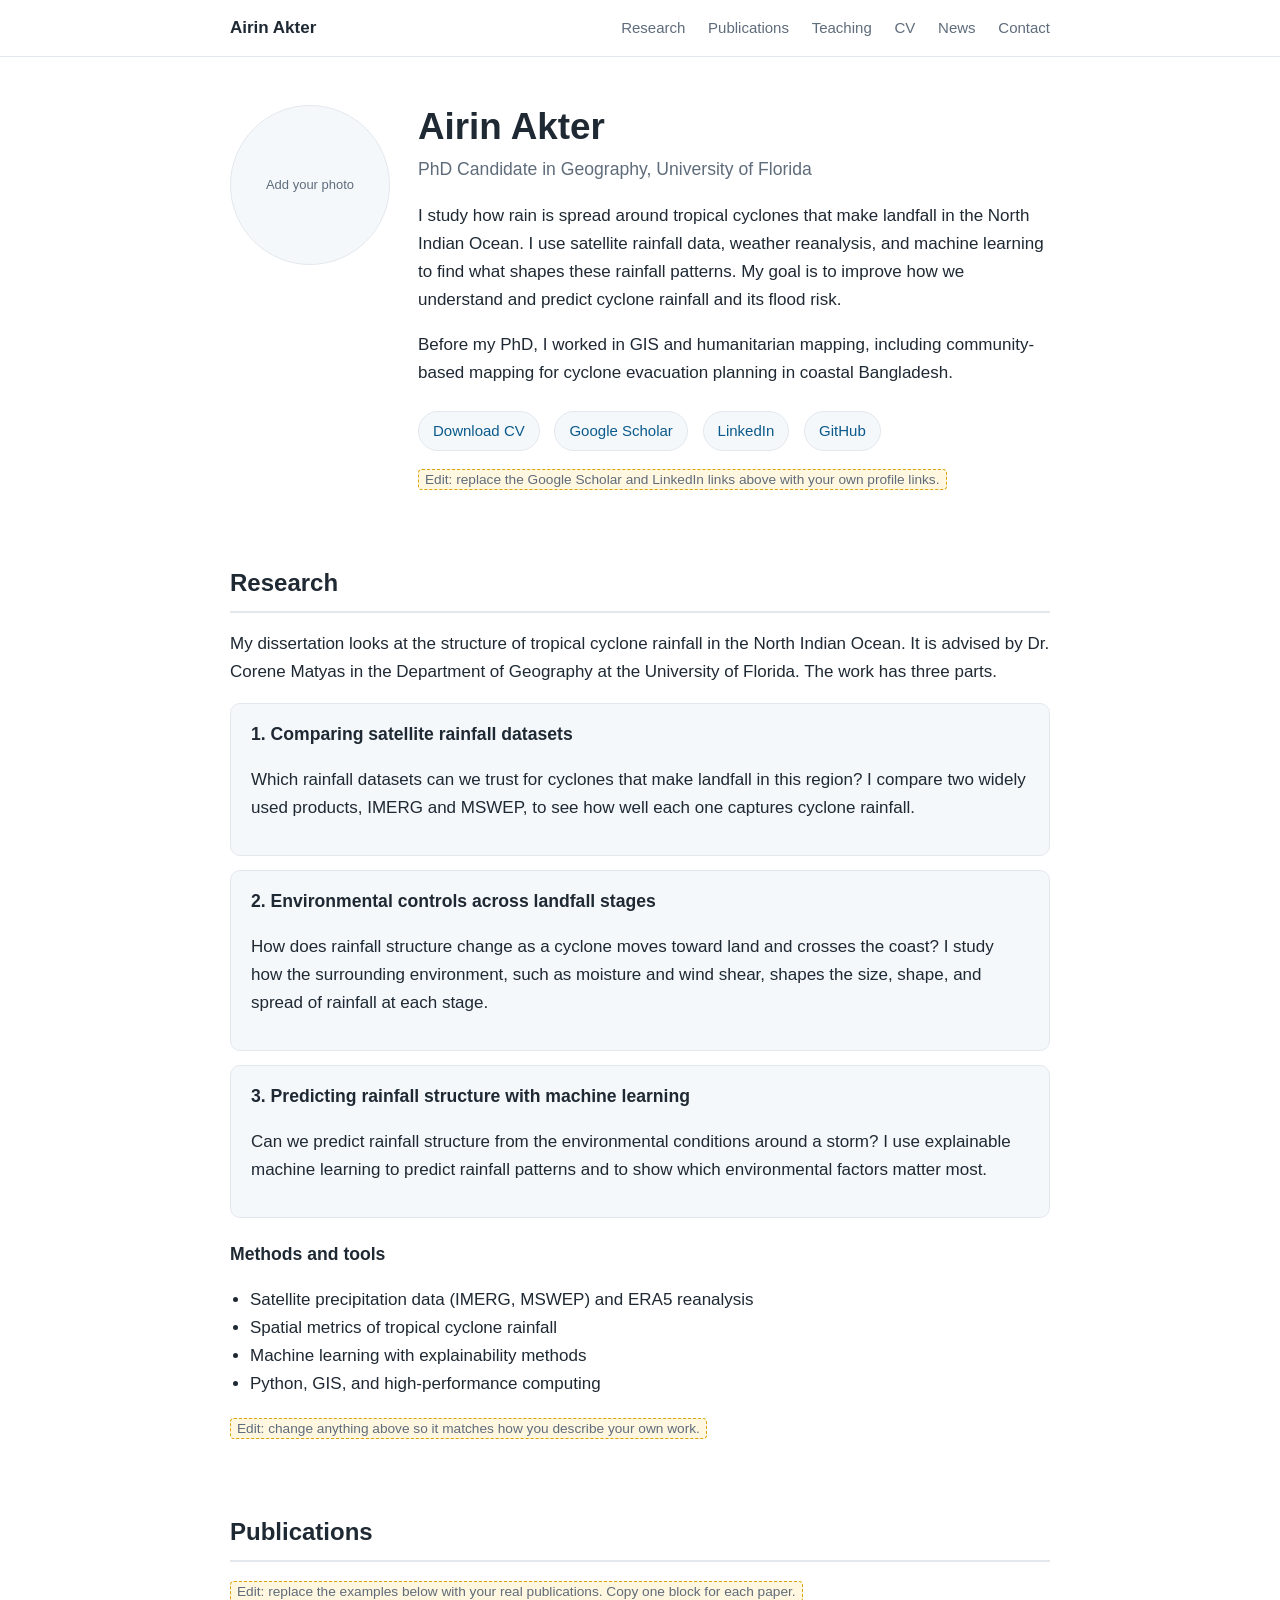
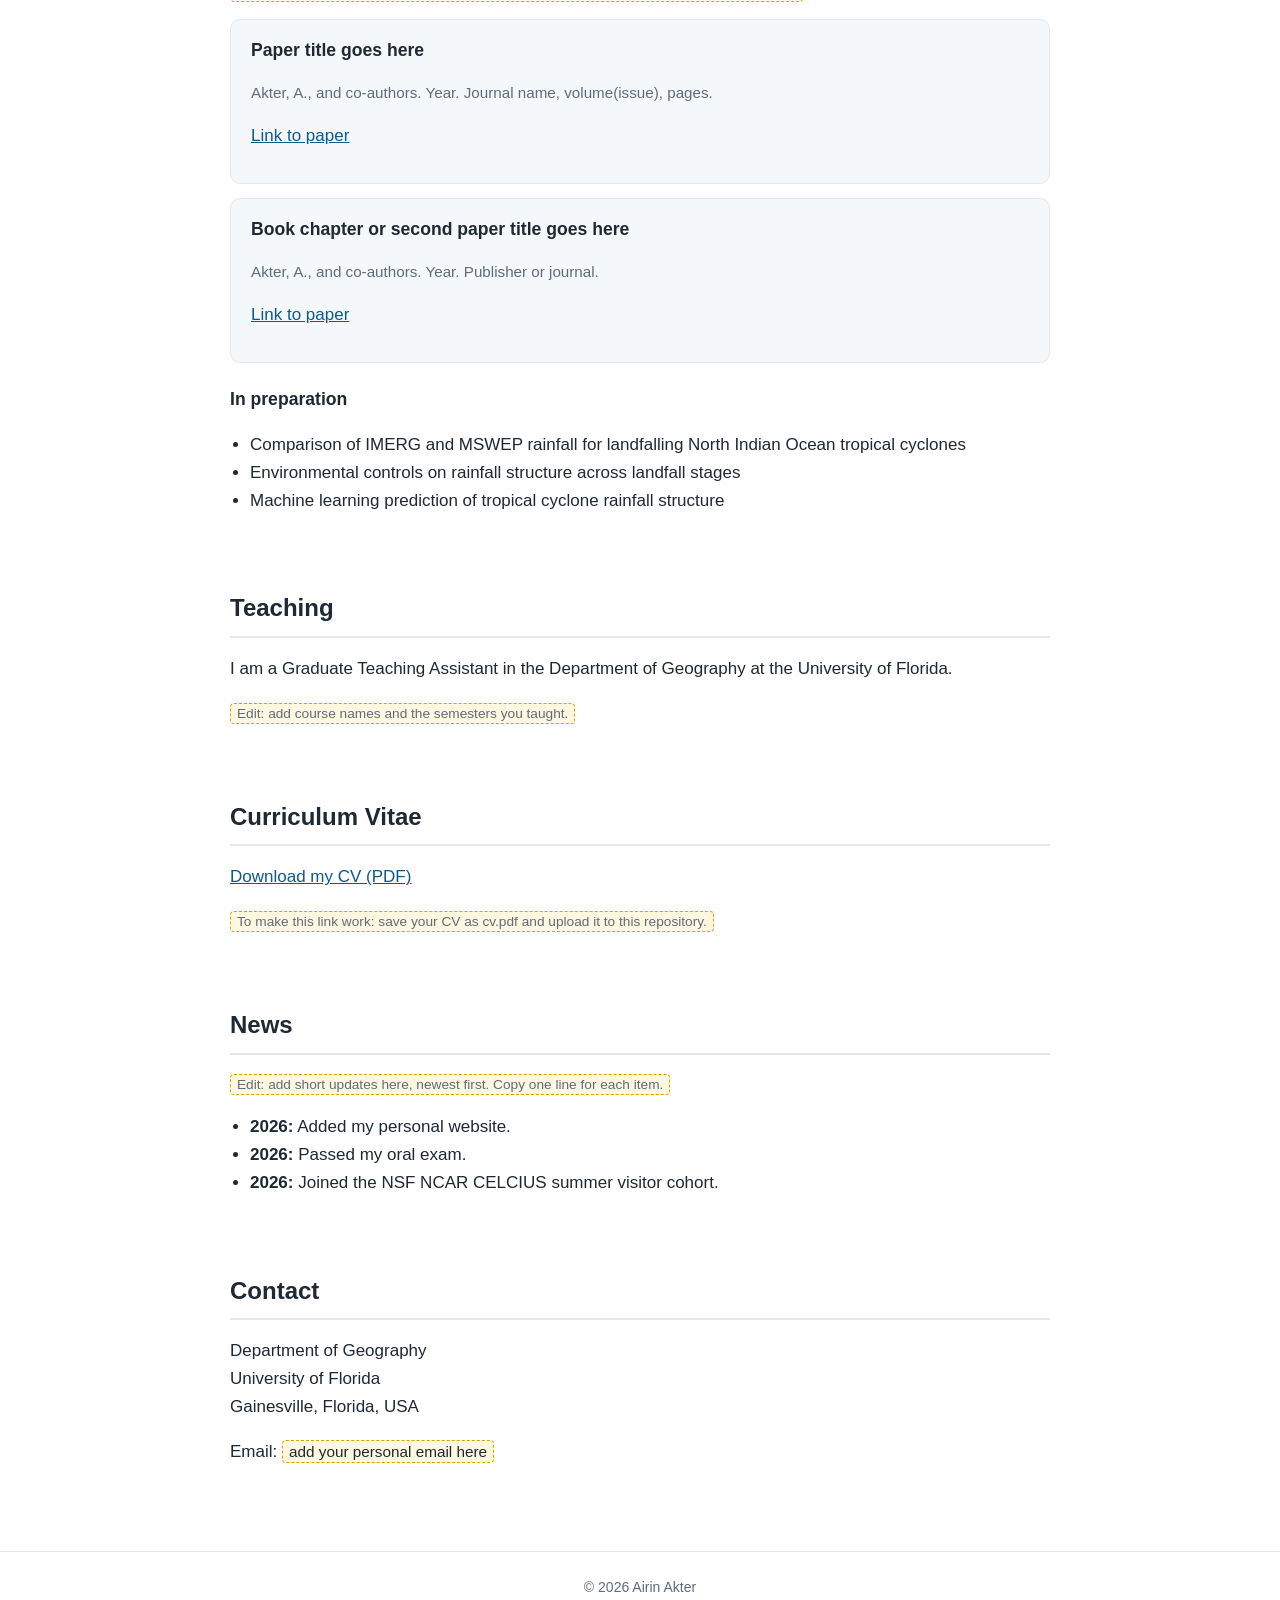
==== index.html @ 4c19064e "Add files via upload" ====
<!doctype html>
<html lang="en">
<head>
<meta charset="utf-8">
<meta name="viewport" content="width=device-width, initial-scale=1">
<title>Airin Akter | Tropical Cyclone Rainfall Research</title>
<meta name="description" content="Airin Akter is a PhD candidate in Geography at the University of Florida studying tropical cyclone rainfall in the North Indian Ocean.">
<style>
  :root {
    --bg: #ffffff;
    --text: #1f2933;
    --muted: #5f6c7b;
    --accent: #0b5a8c;
    --line: #e3e8ee;
    --soft: #f5f8fb;
  }
  * { box-sizing: border-box; }
  html { scroll-behavior: smooth; }
  body {
    margin: 0;
    font-family: -apple-system, BlinkMacSystemFont, "Segoe UI", Roboto, Helvetica, Arial, sans-serif;
    color: var(--text);
    background: var(--bg);
    line-height: 1.65;
    font-size: 17px;
  }
  a { color: var(--accent); }
  header.nav {
    position: sticky; top: 0; z-index: 10;
    background: rgba(255,255,255,0.95);
    border-bottom: 1px solid var(--line);
  }
  .nav-inner {
    max-width: 860px; margin: 0 auto; padding: 14px 20px;
    display: flex; flex-wrap: wrap; align-items: center; justify-content: space-between; gap: 10px;
  }
  .brand { font-weight: 700; color: var(--text); text-decoration: none; }
  nav a {
    margin-left: 18px; text-decoration: none; color: var(--muted); font-size: 15px;
  }
  nav a:hover { color: var(--accent); }
  main { max-width: 860px; margin: 0 auto; padding: 0 20px 60px; }
  section { padding: 48px 0 8px; }
  h1 { font-size: 2.3rem; margin: 0 0 6px; line-height: 1.2; }
  h2 {
    font-size: 1.5rem; margin: 0 0 16px;
    padding-bottom: 8px; border-bottom: 2px solid var(--line);
  }
  h3 { font-size: 1.1rem; margin: 22px 0 4px; }
  .tagline { color: var(--muted); font-size: 1.1rem; margin: 0 0 18px; }
  .hero { display: flex; gap: 28px; align-items: flex-start; flex-wrap: wrap; }
  .photo {
    width: 160px; height: 160px; border-radius: 50%;
    background: var(--soft); border: 1px solid var(--line);
    display: flex; align-items: center; justify-content: center;
    color: var(--muted); font-size: 13px; text-align: center; padding: 12px;
    flex-shrink: 0; overflow: hidden;
  }
  .photo img { width: 100%; height: 100%; object-fit: cover; }
  .hero-text { flex: 1; min-width: 260px; }
  .links a {
    display: inline-block; margin: 6px 10px 0 0; padding: 7px 14px;
    border: 1px solid var(--line); border-radius: 999px;
    text-decoration: none; font-size: 15px; background: var(--soft);
  }
  .links a:hover { border-color: var(--accent); }
  .card {
    background: var(--soft); border: 1px solid var(--line);
    border-radius: 10px; padding: 16px 20px; margin: 14px 0;
  }
  .card h3 { margin-top: 0; }
  .meta { color: var(--muted); font-size: 0.95rem; }
  .edit {
    background: #fff7e0; border: 1px dashed #d9a400;
    padding: 2px 6px; border-radius: 4px; font-size: 0.9em;
  }
  ul { padding-left: 20px; }
  footer {
    border-top: 1px solid var(--line); text-align: center;
    color: var(--muted); font-size: 14px; padding: 24px 20px;
  }
  @media (max-width: 560px) {
    h1 { font-size: 1.8rem; }
    nav a { margin-left: 12px; font-size: 14px; }
  }
</style>
</head>
<body>

<header class="nav">
  <div class="nav-inner">
    <a class="brand" href="#home">Airin Akter</a>
    <nav>
      <a href="#research">Research</a>
      <a href="#publications">Publications</a>
      <a href="#teaching">Teaching</a>
      <a href="#cv">CV</a>
      <a href="#news">News</a>
      <a href="#contact">Contact</a>
    </nav>
  </div>
</header>

<main>

<!-- HOME -->
<section id="home">
  <div class="hero">
    <div class="photo">
      <!-- To add your photo: upload photo.jpg to this repository, then replace this text with: <img src="photo.jpg" alt="Airin Akter"> -->
      Add your photo
    </div>
    <div class="hero-text">
      <h1>Airin Akter</h1>
      <p class="tagline">PhD Candidate in Geography, University of Florida</p>
      <p>
        I study how rain is spread around tropical cyclones that make landfall in the North Indian Ocean.
        I use satellite rainfall data, weather reanalysis, and machine learning to find what shapes
        these rainfall patterns. My goal is to improve how we understand and predict
        cyclone rainfall and its flood risk.
      </p>
      <p>
        Before my PhD, I worked in GIS and humanitarian mapping, including community-based
        mapping for cyclone evacuation planning in coastal Bangladesh.
      </p>
      <div class="links">
        <a href="#cv">Download CV</a>
        <a href="https://scholar.google.com/" target="_blank" rel="noopener">Google Scholar</a>
        <a href="https://www.linkedin.com/" target="_blank" rel="noopener">LinkedIn</a>
        <a href="https://github.com/akterairin" target="_blank" rel="noopener">GitHub</a>
      </div>
      <p class="meta"><span class="edit">Edit: replace the Google Scholar and LinkedIn links above with your own profile links.</span></p>
    </div>
  </div>
</section>

<!-- RESEARCH -->
<section id="research">
  <h2>Research</h2>
  <p>
    My dissertation looks at the structure of tropical cyclone rainfall in the North Indian Ocean.
    It is advised by Dr. Corene Matyas in the Department of Geography at the University of Florida.
    The work has three parts.
  </p>

  <div class="card">
    <h3>1. Comparing satellite rainfall datasets</h3>
    <p>
      Which rainfall datasets can we trust for cyclones that make landfall in this region?
      I compare two widely used products, IMERG and MSWEP, to see how well each one captures
      cyclone rainfall.
    </p>
  </div>

  <div class="card">
    <h3>2. Environmental controls across landfall stages</h3>
    <p>
      How does rainfall structure change as a cyclone moves toward land and crosses the coast?
      I study how the surrounding environment, such as moisture and wind shear, shapes the size,
      shape, and spread of rainfall at each stage.
    </p>
  </div>

  <div class="card">
    <h3>3. Predicting rainfall structure with machine learning</h3>
    <p>
      Can we predict rainfall structure from the environmental conditions around a storm?
      I use explainable machine learning to predict rainfall patterns and to show which
      environmental factors matter most.
    </p>
  </div>

  <h3>Methods and tools</h3>
  <ul>
    <li>Satellite precipitation data (IMERG, MSWEP) and ERA5 reanalysis</li>
    <li>Spatial metrics of tropical cyclone rainfall</li>
    <li>Machine learning with explainability methods</li>
    <li>Python, GIS, and high-performance computing</li>
  </ul>
  <p class="meta"><span class="edit">Edit: change anything above so it matches how you describe your own work.</span></p>
</section>

<!-- PUBLICATIONS -->
<section id="publications">
  <h2>Publications</h2>
  <p class="meta"><span class="edit">Edit: replace the examples below with your real publications. Copy one block for each paper.</span></p>

  <div class="card">
    <h3>Paper title goes here</h3>
    <p class="meta">Akter, A., and co-authors. Year. Journal name, volume(issue), pages.</p>
    <p><a href="#">Link to paper</a></p>
  </div>

  <div class="card">
    <h3>Book chapter or second paper title goes here</h3>
    <p class="meta">Akter, A., and co-authors. Year. Publisher or journal.</p>
    <p><a href="#">Link to paper</a></p>
  </div>

  <h3>In preparation</h3>
  <ul>
    <li>Comparison of IMERG and MSWEP rainfall for landfalling North Indian Ocean tropical cyclones</li>
    <li>Environmental controls on rainfall structure across landfall stages</li>
    <li>Machine learning prediction of tropical cyclone rainfall structure</li>
  </ul>
</section>

<!-- TEACHING -->
<section id="teaching">
  <h2>Teaching</h2>
  <p>
    I am a Graduate Teaching Assistant in the Department of Geography at the University of Florida.
  </p>
  <p class="meta"><span class="edit">Edit: add course names and the semesters you taught.</span></p>
</section>

<!-- CV -->
<section id="cv">
  <h2>Curriculum Vitae</h2>
  <p>
    <a href="cv.pdf">Download my CV (PDF)</a>
  </p>
  <p class="meta"><span class="edit">To make this link work: save your CV as cv.pdf and upload it to this repository.</span></p>
</section>

<!-- NEWS -->
<section id="news">
  <h2>News</h2>
  <p class="meta"><span class="edit">Edit: add short updates here, newest first. Copy one line for each item.</span></p>
  <ul>
    <li><strong>2026:</strong> Added my personal website.</li>
    <li><strong>2026:</strong> Passed my oral exam.</li>
    <li><strong>2026:</strong> Joined the NSF NCAR CELCIUS summer visitor cohort.</li>
  </ul>
</section>

<!-- CONTACT -->
<section id="contact">
  <h2>Contact</h2>
  <p>
    Department of Geography<br>
    University of Florida<br>
    Gainesville, Florida, USA
  </p>
  <p>
    Email: <span class="edit">add your personal email here</span>
  </p>
</section>

</main>

<footer>
  &copy; 2026 Airin Akter
</footer>

</body>
</html>
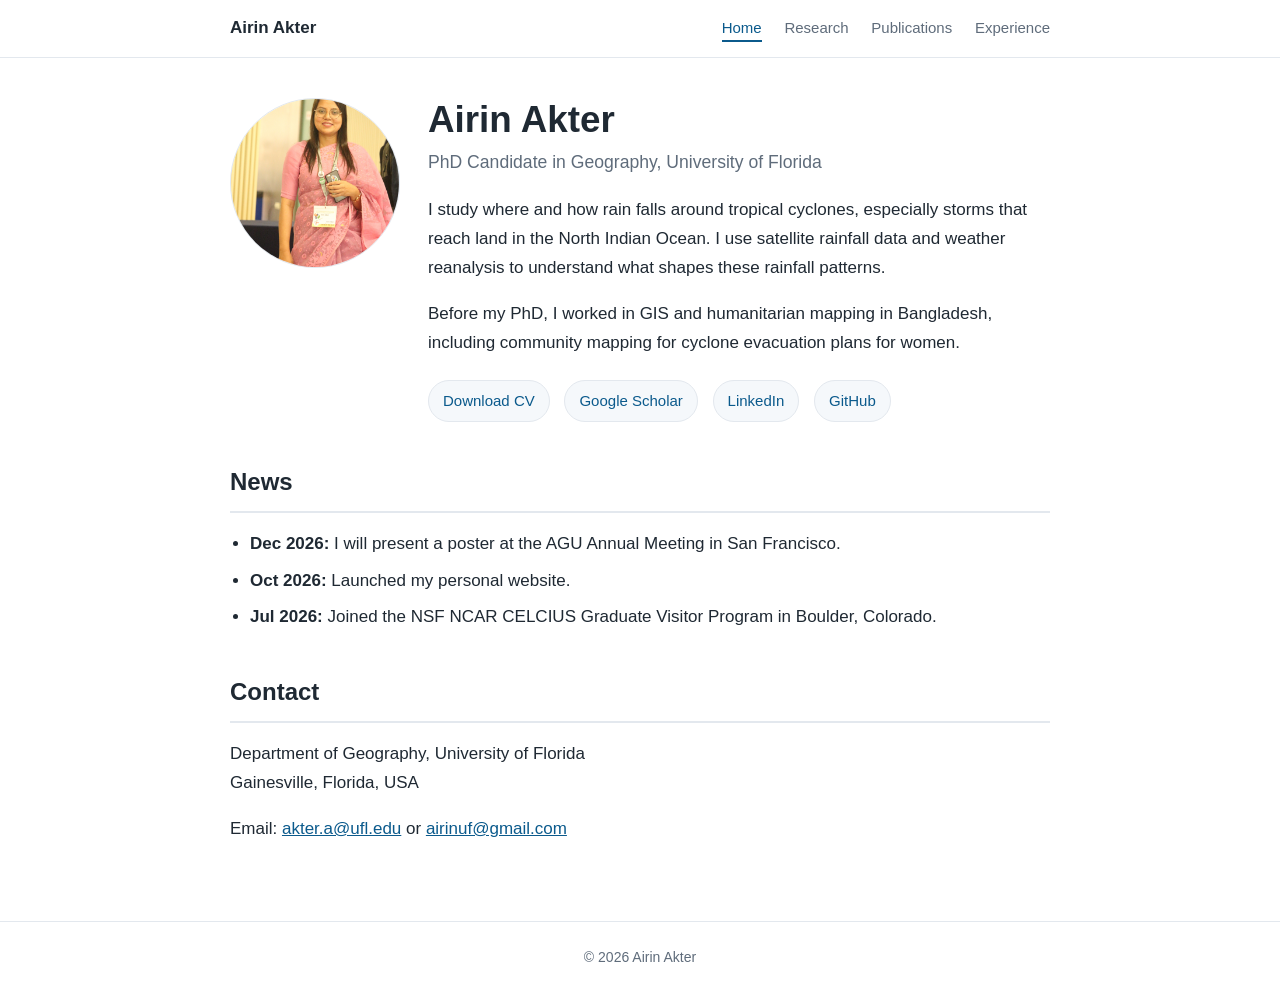
==== commit ae41c48c: "Add files via upload" ====
--- a/index.html
+++ b/index.html
@@ -4,254 +4,70 @@
 <meta charset="utf-8">
 <meta name="viewport" content="width=device-width, initial-scale=1">
 <title>Airin Akter | Tropical Cyclone Rainfall Research</title>
-<meta name="description" content="Airin Akter is a PhD candidate in Geography at the University of Florida studying tropical cyclone rainfall in the North Indian Ocean.">
-<style>
-  :root {
-    --bg: #ffffff;
-    --text: #1f2933;
-    --muted: #5f6c7b;
-    --accent: #0b5a8c;
-    --line: #e3e8ee;
-    --soft: #f5f8fb;
-  }
-  * { box-sizing: border-box; }
-  html { scroll-behavior: smooth; }
-  body {
-    margin: 0;
-    font-family: -apple-system, BlinkMacSystemFont, "Segoe UI", Roboto, Helvetica, Arial, sans-serif;
-    color: var(--text);
-    background: var(--bg);
-    line-height: 1.65;
-    font-size: 17px;
-  }
-  a { color: var(--accent); }
-  header.nav {
-    position: sticky; top: 0; z-index: 10;
-    background: rgba(255,255,255,0.95);
-    border-bottom: 1px solid var(--line);
-  }
-  .nav-inner {
-    max-width: 860px; margin: 0 auto; padding: 14px 20px;
-    display: flex; flex-wrap: wrap; align-items: center; justify-content: space-between; gap: 10px;
-  }
-  .brand { font-weight: 700; color: var(--text); text-decoration: none; }
-  nav a {
-    margin-left: 18px; text-decoration: none; color: var(--muted); font-size: 15px;
-  }
-  nav a:hover { color: var(--accent); }
-  main { max-width: 860px; margin: 0 auto; padding: 0 20px 60px; }
-  section { padding: 48px 0 8px; }
-  h1 { font-size: 2.3rem; margin: 0 0 6px; line-height: 1.2; }
-  h2 {
-    font-size: 1.5rem; margin: 0 0 16px;
-    padding-bottom: 8px; border-bottom: 2px solid var(--line);
-  }
-  h3 { font-size: 1.1rem; margin: 22px 0 4px; }
-  .tagline { color: var(--muted); font-size: 1.1rem; margin: 0 0 18px; }
-  .hero { display: flex; gap: 28px; align-items: flex-start; flex-wrap: wrap; }
-  .photo {
-    width: 160px; height: 160px; border-radius: 50%;
-    background: var(--soft); border: 1px solid var(--line);
-    display: flex; align-items: center; justify-content: center;
-    color: var(--muted); font-size: 13px; text-align: center; padding: 12px;
-    flex-shrink: 0; overflow: hidden;
-  }
-  .photo img { width: 100%; height: 100%; object-fit: cover; }
-  .hero-text { flex: 1; min-width: 260px; }
-  .links a {
-    display: inline-block; margin: 6px 10px 0 0; padding: 7px 14px;
-    border: 1px solid var(--line); border-radius: 999px;
-    text-decoration: none; font-size: 15px; background: var(--soft);
-  }
-  .links a:hover { border-color: var(--accent); }
-  .card {
-    background: var(--soft); border: 1px solid var(--line);
-    border-radius: 10px; padding: 16px 20px; margin: 14px 0;
-  }
-  .card h3 { margin-top: 0; }
-  .meta { color: var(--muted); font-size: 0.95rem; }
-  .edit {
-    background: #fff7e0; border: 1px dashed #d9a400;
-    padding: 2px 6px; border-radius: 4px; font-size: 0.9em;
-  }
-  ul { padding-left: 20px; }
-  footer {
-    border-top: 1px solid var(--line); text-align: center;
-    color: var(--muted); font-size: 14px; padding: 24px 20px;
-  }
-  @media (max-width: 560px) {
-    h1 { font-size: 1.8rem; }
-    nav a { margin-left: 12px; font-size: 14px; }
-  }
-</style>
+<meta name="description" content="Airin Akter is a PhD candidate in Geography at the University of Florida studying rainfall patterns of tropical cyclones.">
+<link rel="stylesheet" href="style.css">
 </head>
 <body>
 
 <header class="nav">
   <div class="nav-inner">
-    <a class="brand" href="#home">Airin Akter</a>
+    <a class="brand" href="index.html">Airin Akter</a>
     <nav>
-      <a href="#research">Research</a>
-      <a href="#publications">Publications</a>
-      <a href="#teaching">Teaching</a>
-      <a href="#cv">CV</a>
-      <a href="#news">News</a>
-      <a href="#contact">Contact</a>
+      <a class="current" href="index.html">Home</a>
+      <a href="research.html">Research</a>
+      <a href="publications.html">Publications</a>
+      <a href="experience.html">Experience</a>
     </nav>
   </div>
 </header>
 
 <main>
 
-<!-- HOME -->
-<section id="home">
   <div class="hero">
     <div class="photo">
-      <!-- To add your photo: upload photo.jpg to this repository, then replace this text with: <img src="photo.jpg" alt="Airin Akter"> -->
       Add your photo
+      <img src="photo.jpg" alt="Airin Akter" onerror="this.style.display='none'">
     </div>
     <div class="hero-text">
       <h1>Airin Akter</h1>
       <p class="tagline">PhD Candidate in Geography, University of Florida</p>
       <p>
-        I study how rain is spread around tropical cyclones that make landfall in the North Indian Ocean.
-        I use satellite rainfall data, weather reanalysis, and machine learning to find what shapes
-        these rainfall patterns. My goal is to improve how we understand and predict
-        cyclone rainfall and its flood risk.
+        I study where and how rain falls around tropical cyclones, especially storms
+        that reach land in the North Indian Ocean. I use satellite rainfall data and
+        weather reanalysis to understand what shapes these rainfall patterns.
       </p>
       <p>
-        Before my PhD, I worked in GIS and humanitarian mapping, including community-based
-        mapping for cyclone evacuation planning in coastal Bangladesh.
+        Before my PhD, I worked in GIS and humanitarian mapping in Bangladesh, including
+        community mapping for cyclone evacuation plans for women.
       </p>
       <div class="links">
-        <a href="#cv">Download CV</a>
+        <a href="cv.pdf">Download CV</a>
         <a href="https://scholar.google.com/" target="_blank" rel="noopener">Google Scholar</a>
         <a href="https://www.linkedin.com/" target="_blank" rel="noopener">LinkedIn</a>
         <a href="https://github.com/akterairin" target="_blank" rel="noopener">GitHub</a>
       </div>
-      <p class="meta"><span class="edit">Edit: replace the Google Scholar and LinkedIn links above with your own profile links.</span></p>
     </div>
   </div>
-</section>
 
-<!-- RESEARCH -->
-<section id="research">
-  <h2>Research</h2>
-  <p>
-    My dissertation looks at the structure of tropical cyclone rainfall in the North Indian Ocean.
-    It is advised by Dr. Corene Matyas in the Department of Geography at the University of Florida.
-    The work has three parts.
-  </p>
+  <h2>News</h2>
+  <ul>
+    <li><strong>Dec 2026:</strong> I will present a poster at the AGU Annual Meeting in San Francisco.</li>
+    <li><strong>Oct 2026:</strong> Launched my personal website.</li>
+    <li><strong>Jul 2026:</strong> Joined the NSF NCAR CELCIUS Graduate Visitor Program in Boulder, Colorado.</li>
+  </ul>
 
-  <div class="card">
-    <h3>1. Comparing satellite rainfall datasets</h3>
-    <p>
-      Which rainfall datasets can we trust for cyclones that make landfall in this region?
-      I compare two widely used products, IMERG and MSWEP, to see how well each one captures
-      cyclone rainfall.
-    </p>
-  </div>
-
-  <div class="card">
-    <h3>2. Environmental controls across landfall stages</h3>
-    <p>
-      How does rainfall structure change as a cyclone moves toward land and crosses the coast?
-      I study how the surrounding environment, such as moisture and wind shear, shapes the size,
-      shape, and spread of rainfall at each stage.
-    </p>
-  </div>
-
-  <div class="card">
-    <h3>3. Predicting rainfall structure with machine learning</h3>
-    <p>
-      Can we predict rainfall structure from the environmental conditions around a storm?
-      I use explainable machine learning to predict rainfall patterns and to show which
-      environmental factors matter most.
-    </p>
-  </div>
-
-  <h3>Methods and tools</h3>
-  <ul>
-    <li>Satellite precipitation data (IMERG, MSWEP) and ERA5 reanalysis</li>
-    <li>Spatial metrics of tropical cyclone rainfall</li>
-    <li>Machine learning with explainability methods</li>
-    <li>Python, GIS, and high-performance computing</li>
-  </ul>
-  <p class="meta"><span class="edit">Edit: change anything above so it matches how you describe your own work.</span></p>
-</section>
-
-<!-- PUBLICATIONS -->
-<section id="publications">
-  <h2>Publications</h2>
-  <p class="meta"><span class="edit">Edit: replace the examples below with your real publications. Copy one block for each paper.</span></p>
-
-  <div class="card">
-    <h3>Paper title goes here</h3>
-    <p class="meta">Akter, A., and co-authors. Year. Journal name, volume(issue), pages.</p>
-    <p><a href="#">Link to paper</a></p>
-  </div>
-
-  <div class="card">
-    <h3>Book chapter or second paper title goes here</h3>
-    <p class="meta">Akter, A., and co-authors. Year. Publisher or journal.</p>
-    <p><a href="#">Link to paper</a></p>
-  </div>
-
-  <h3>In preparation</h3>
-  <ul>
-    <li>Comparison of IMERG and MSWEP rainfall for landfalling North Indian Ocean tropical cyclones</li>
-    <li>Environmental controls on rainfall structure across landfall stages</li>
-    <li>Machine learning prediction of tropical cyclone rainfall structure</li>
-  </ul>
-</section>
-
-<!-- TEACHING -->
-<section id="teaching">
-  <h2>Teaching</h2>
-  <p>
-    I am a Graduate Teaching Assistant in the Department of Geography at the University of Florida.
-  </p>
-  <p class="meta"><span class="edit">Edit: add course names and the semesters you taught.</span></p>
-</section>
-
-<!-- CV -->
-<section id="cv">
-  <h2>Curriculum Vitae</h2>
-  <p>
-    <a href="cv.pdf">Download my CV (PDF)</a>
-  </p>
-  <p class="meta"><span class="edit">To make this link work: save your CV as cv.pdf and upload it to this repository.</span></p>
-</section>
-
-<!-- NEWS -->
-<section id="news">
-  <h2>News</h2>
-  <p class="meta"><span class="edit">Edit: add short updates here, newest first. Copy one line for each item.</span></p>
-  <ul>
-    <li><strong>2026:</strong> Added my personal website.</li>
-    <li><strong>2026:</strong> Passed my oral exam.</li>
-    <li><strong>2026:</strong> Joined the NSF NCAR CELCIUS summer visitor cohort.</li>
-  </ul>
-</section>
-
-<!-- CONTACT -->
-<section id="contact">
   <h2>Contact</h2>
   <p>
-    Department of Geography<br>
-    University of Florida<br>
+    Department of Geography, University of Florida<br>
     Gainesville, Florida, USA
   </p>
   <p>
-    Email: <span class="edit">add your personal email here</span>
+    Email: <a href="mailto:akter.a@ufl.edu">akter.a@ufl.edu</a> or <a href="mailto:airinuf@gmail.com">airinuf@gmail.com</a>
   </p>
-</section>
 
 </main>
 
-<footer>
-  &copy; 2026 Airin Akter
-</footer>
+<footer>&copy; 2026 Airin Akter</footer>
 
 </body>
 </html>
--- a/style.css
+++ b/style.css
@@ -0,0 +1,94 @@
+:root {
+  --bg: #ffffff;
+  --text: #1f2933;
+  --muted: #5f6c7b;
+  --accent: #0b5a8c;
+  --line: #e3e8ee;
+  --soft: #f5f8fb;
+}
+* { box-sizing: border-box; }
+html { scroll-behavior: smooth; }
+body {
+  margin: 0;
+  font-family: -apple-system, BlinkMacSystemFont, "Segoe UI", Roboto, Helvetica, Arial, sans-serif;
+  color: var(--text);
+  background: var(--bg);
+  line-height: 1.7;
+  font-size: 17px;
+}
+a { color: var(--accent); }
+
+/* Top menu */
+header.nav {
+  position: sticky; top: 0; z-index: 10;
+  background: rgba(255,255,255,0.96);
+  border-bottom: 1px solid var(--line);
+}
+.nav-inner {
+  max-width: 860px; margin: 0 auto; padding: 14px 20px;
+  display: flex; flex-wrap: wrap; align-items: center; justify-content: space-between; gap: 10px;
+}
+.brand { font-weight: 700; color: var(--text); text-decoration: none; }
+nav a { margin-left: 18px; text-decoration: none; color: var(--muted); font-size: 15px; padding-bottom: 4px; }
+nav a:hover { color: var(--accent); }
+nav a.current { color: var(--accent); border-bottom: 2px solid var(--accent); }
+
+main { max-width: 860px; margin: 0 auto; padding: 40px 20px 60px; }
+h1 { font-size: 2.3rem; margin: 0 0 6px; line-height: 1.2; }
+h2 { font-size: 1.5rem; margin: 40px 0 14px; padding-bottom: 8px; border-bottom: 2px solid var(--line); }
+h3 { font-size: 1.1rem; margin: 22px 0 4px; }
+.page-title { font-size: 2rem; margin: 0 0 4px; }
+.lead { font-size: 1.15rem; color: var(--muted); margin: 0 0 24px; }
+.tagline { color: var(--muted); font-size: 1.1rem; margin: 0 0 18px; }
+.meta { color: var(--muted); font-size: 0.95rem; }
+
+/* Home page top */
+.hero { display: flex; gap: 28px; align-items: flex-start; flex-wrap: wrap; }
+.photo {
+  width: 170px; height: 170px; border-radius: 50%;
+  background: var(--soft); border: 1px solid var(--line);
+  display: flex; align-items: center; justify-content: center;
+  color: var(--muted); font-size: 13px; text-align: center; padding: 12px;
+  flex-shrink: 0; overflow: hidden; position: relative;
+}
+.photo img { position: absolute; top: 0; left: 0; width: 100%; height: 100%; object-fit: cover; }
+.hero-text { flex: 1; min-width: 260px; }
+.links a {
+  display: inline-block; margin: 6px 10px 0 0; padding: 7px 14px;
+  border: 1px solid var(--line); border-radius: 999px;
+  text-decoration: none; font-size: 15px; background: var(--soft);
+}
+.links a:hover { border-color: var(--accent); }
+
+/* Cards and items */
+.card {
+  background: var(--soft); border: 1px solid var(--line);
+  border-radius: 10px; padding: 16px 20px; margin: 14px 0;
+}
+.card h3 { margin-top: 0; }
+.card p:last-child { margin-bottom: 0; }
+.item { margin: 0 0 16px; }
+.when { color: var(--muted); font-size: 0.95rem; }
+ul { padding-left: 20px; }
+li { margin-bottom: 8px; }
+
+/* Research page: a calm, readable column */
+.prose p { margin: 0 0 18px; max-width: 680px; }
+.pullquote {
+  border-left: 4px solid var(--accent);
+  padding: 4px 0 4px 18px; margin: 28px 0;
+  font-size: 1.2rem; color: var(--text); max-width: 680px;
+}
+.tools { background: var(--soft); border: 1px solid var(--line); border-radius: 10px; padding: 16px 20px; max-width: 680px; }
+.tools p { margin: 0 0 8px; }
+.tools p:last-child { margin-bottom: 0; }
+
+footer {
+  border-top: 1px solid var(--line); text-align: center;
+  color: var(--muted); font-size: 14px; padding: 24px 20px;
+}
+@media (max-width: 560px) {
+  h1 { font-size: 1.8rem; }
+  .page-title { font-size: 1.6rem; }
+  nav a { margin-left: 12px; font-size: 14px; }
+}
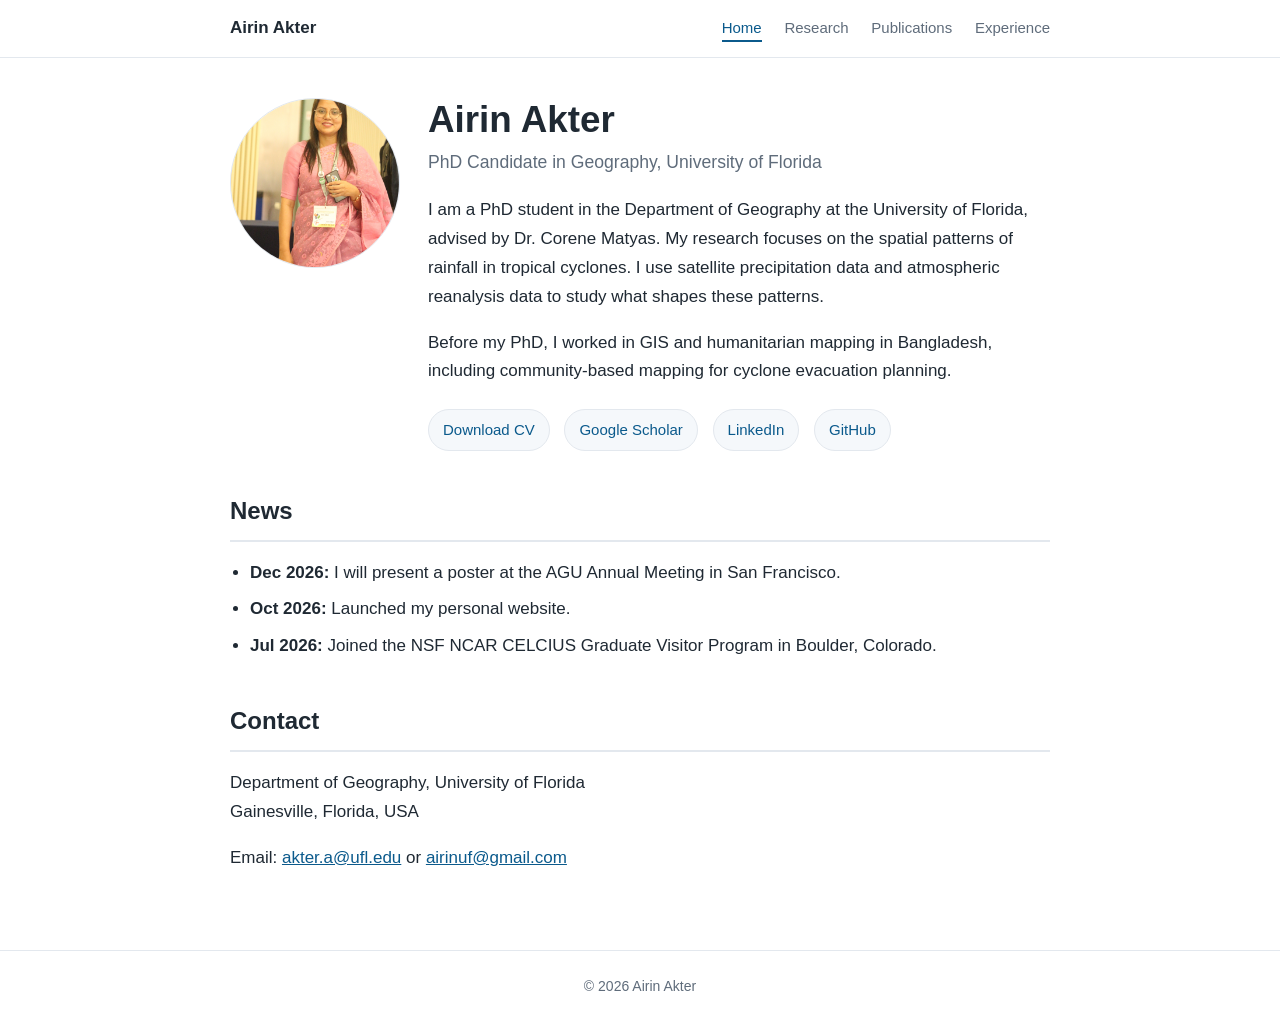
==== commit 8444ec36: "Update index.html" ====
--- a/index.html
+++ b/index.html
@@ -31,15 +31,17 @@
     <div class="hero-text">
       <h1>Airin Akter</h1>
       <p class="tagline">PhD Candidate in Geography, University of Florida</p>
-      <p>
-        I study where and how rain falls around tropical cyclones, especially storms
-        that reach land in the North Indian Ocean. I use satellite rainfall data and
-        weather reanalysis to understand what shapes these rainfall patterns.
+           <p>
+        I am a PhD student in the Department of Geography at the University of Florida,
+        advised by Dr. Corene Matyas. My research focuses on the spatial patterns of rainfall
+        in tropical cyclones. I use satellite precipitation data and atmospheric reanalysis data
+        to study what shapes these patterns.
       </p>
       <p>
         Before my PhD, I worked in GIS and humanitarian mapping in Bangladesh, including
-        community mapping for cyclone evacuation plans for women.
+        community-based mapping for cyclone evacuation planning.
       </p>
+      
       <div class="links">
         <a href="cv.pdf">Download CV</a>
         <a href="https://scholar.google.com/" target="_blank" rel="noopener">Google Scholar</a>
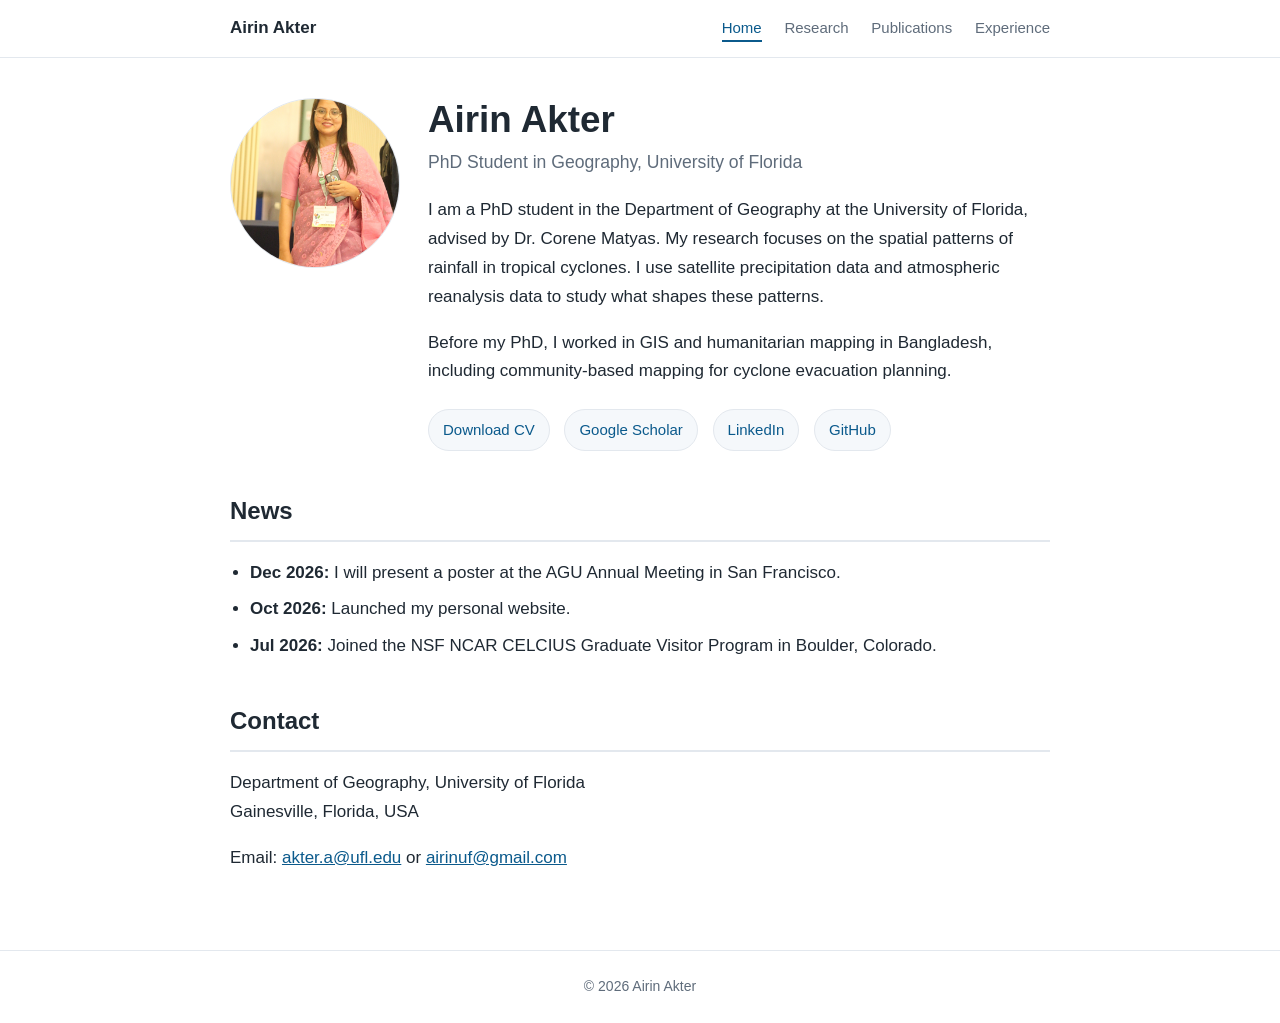
==== commit b13091b5: "Update index.html" ====
--- a/index.html
+++ b/index.html
@@ -30,7 +30,7 @@
     </div>
     <div class="hero-text">
       <h1>Airin Akter</h1>
-      <p class="tagline">PhD Candidate in Geography, University of Florida</p>
+      <p class="tagline">PhD Student in Geography, University of Florida</p>
            <p>
         I am a PhD student in the Department of Geography at the University of Florida,
         advised by Dr. Corene Matyas. My research focuses on the spatial patterns of rainfall
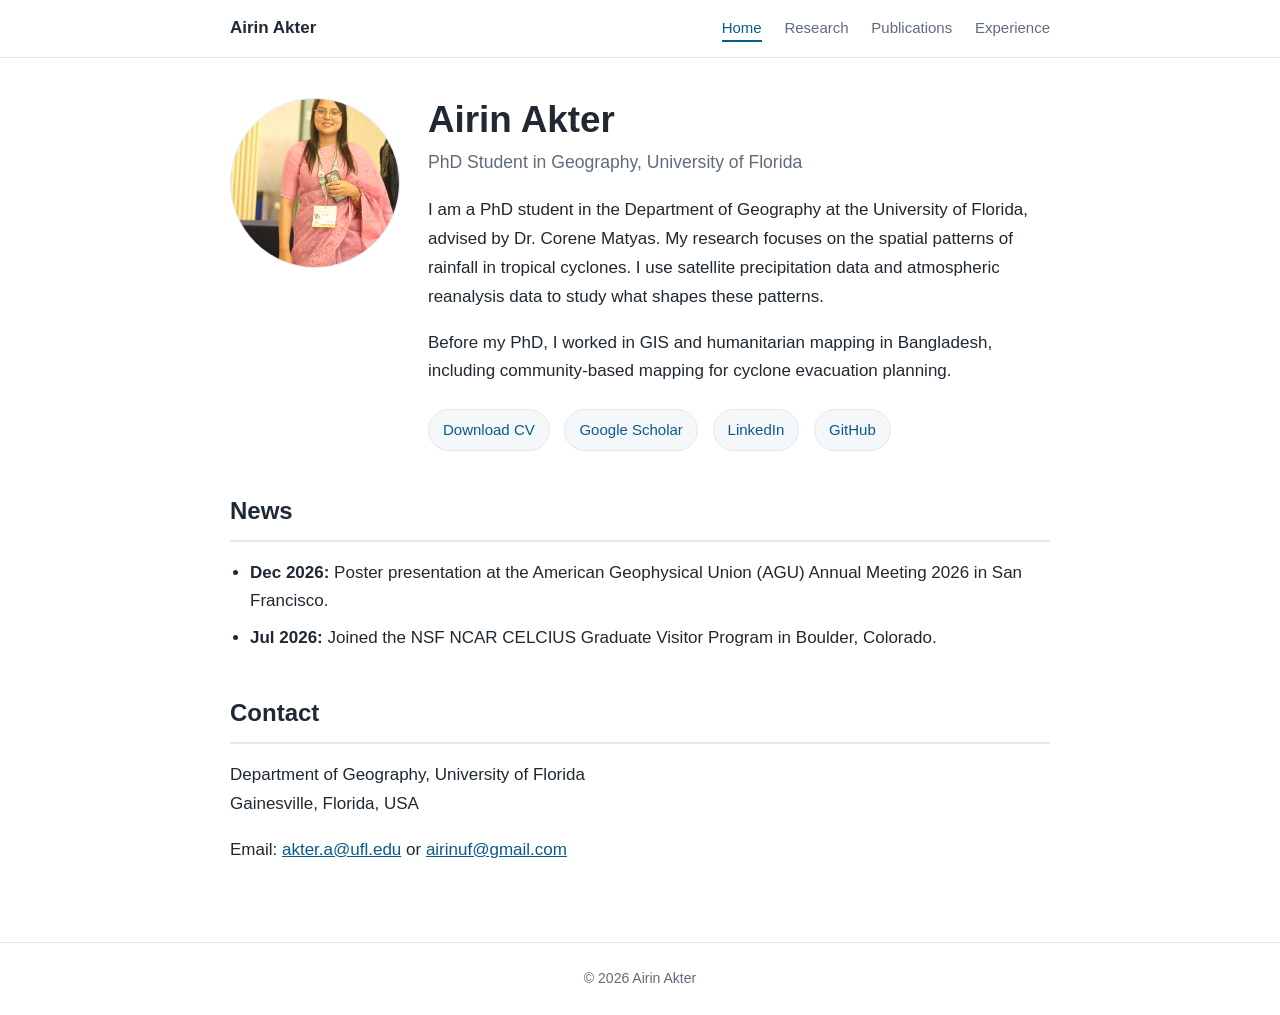
==== commit 86fcc159: "Update index.html" ====
--- a/index.html
+++ b/index.html
@@ -53,8 +53,7 @@
 
   <h2>News</h2>
   <ul>
-    <li><strong>Dec 2026:</strong> I will present a poster at the AGU Annual Meeting in San Francisco.</li>
-    <li><strong>Oct 2026:</strong> Launched my personal website.</li>
+    <li><strong>Dec 2026:</strong> Poster presentation at the American Geophysical Union (AGU) Annual Meeting 2026 in San Francisco.</li>
     <li><strong>Jul 2026:</strong> Joined the NSF NCAR CELCIUS Graduate Visitor Program in Boulder, Colorado.</li>
   </ul>
 
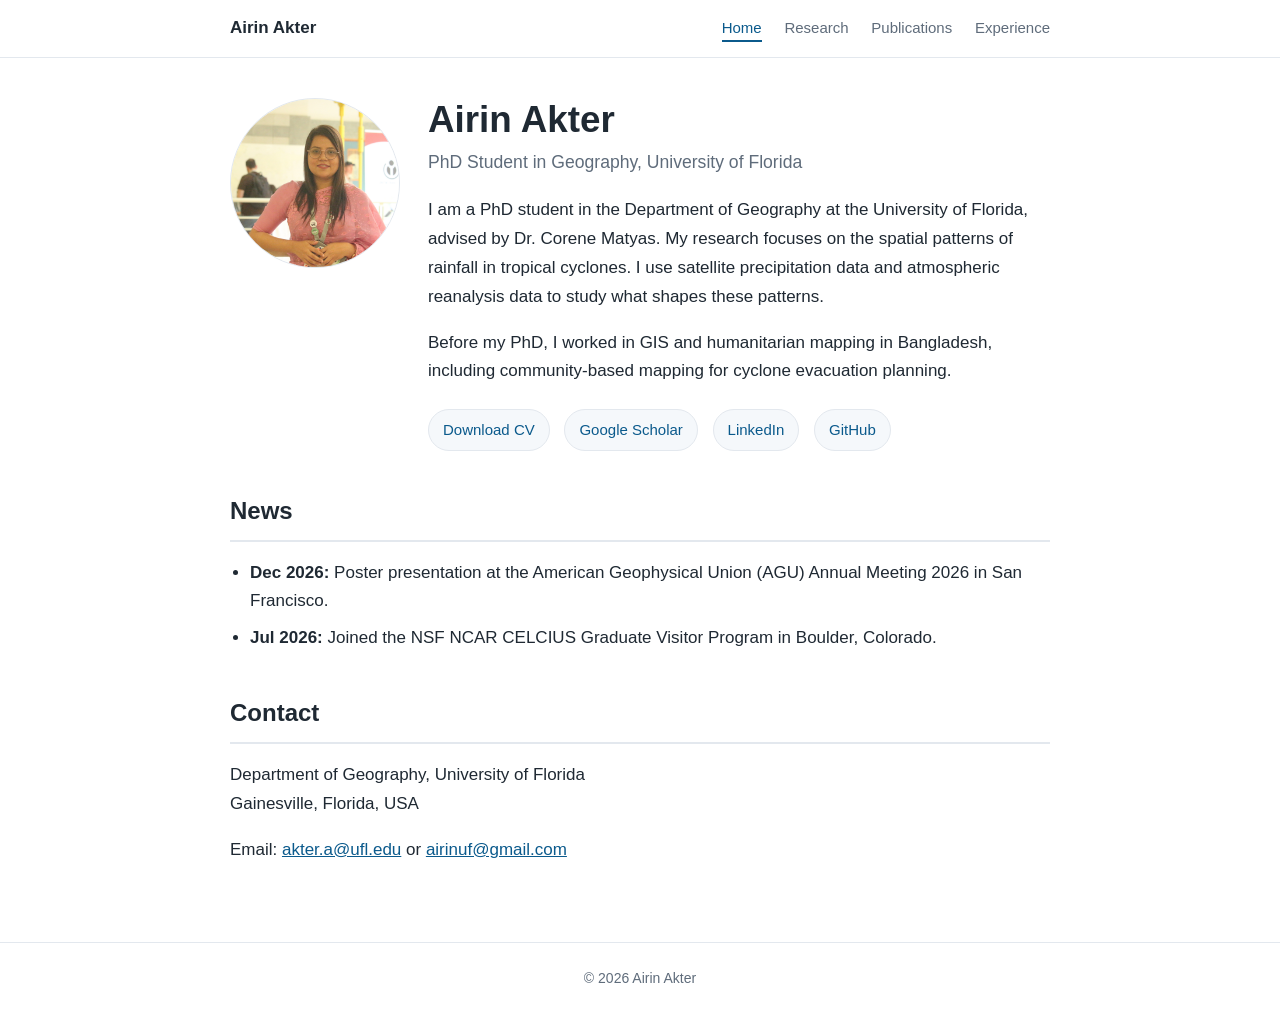
==== commit d937215d: "Update index.html" ====
--- a/index.html
+++ b/index.html
@@ -44,8 +44,8 @@
       
       <div class="links">
         <a href="cv.pdf">Download CV</a>
-        <a href="https://scholar.google.com/" target="_blank" rel="noopener">Google Scholar</a>
-        <a href="https://www.linkedin.com/" target="_blank" rel="noopener">LinkedIn</a>
+        <a href="https://scholar.google.com/citations?user=5z2LVF4AAAAJ&hl=en" target="_blank" rel="noopener">Google Scholar</a>
+        <a href="https://www.linkedin.com/in/airin-akter-9767616a/" target="_blank" rel="noopener">LinkedIn</a>
         <a href="https://github.com/akterairin" target="_blank" rel="noopener">GitHub</a>
       </div>
     </div>
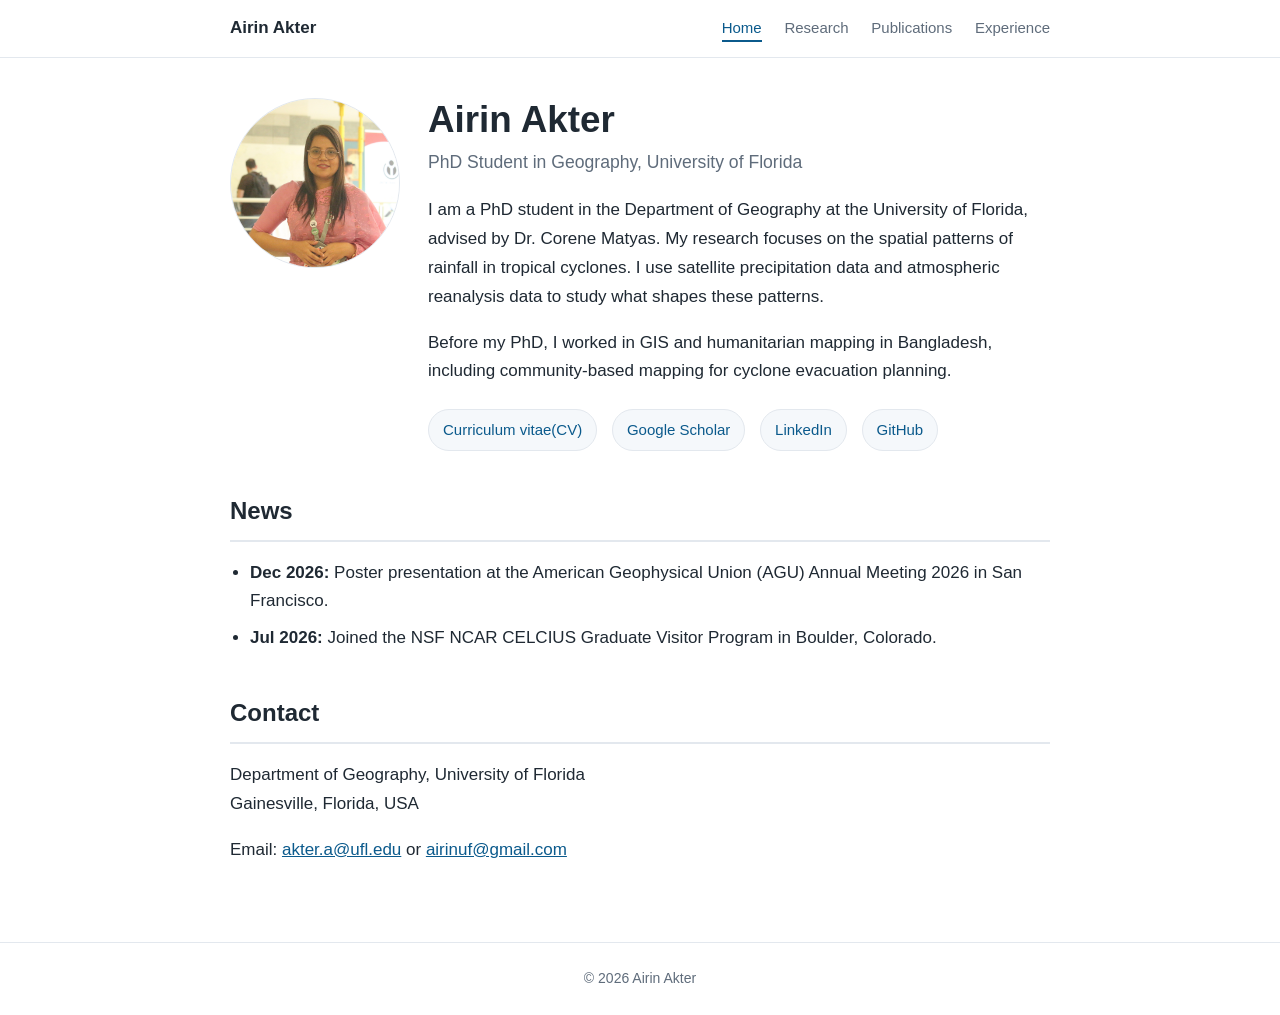
==== commit 9271a2fb: "Update index.html" ====
--- a/index.html
+++ b/index.html
@@ -43,7 +43,7 @@
       </p>
       
       <div class="links">
-        <a href="cv.pdf">Download CV</a>
+        <a href="cv.pdf">Curriculum vitae(CV)</a>
         <a href="https://scholar.google.com/citations?user=5z2LVF4AAAAJ&hl=en" target="_blank" rel="noopener">Google Scholar</a>
         <a href="https://www.linkedin.com/in/airin-akter-9767616a/" target="_blank" rel="noopener">LinkedIn</a>
         <a href="https://github.com/akterairin" target="_blank" rel="noopener">GitHub</a>
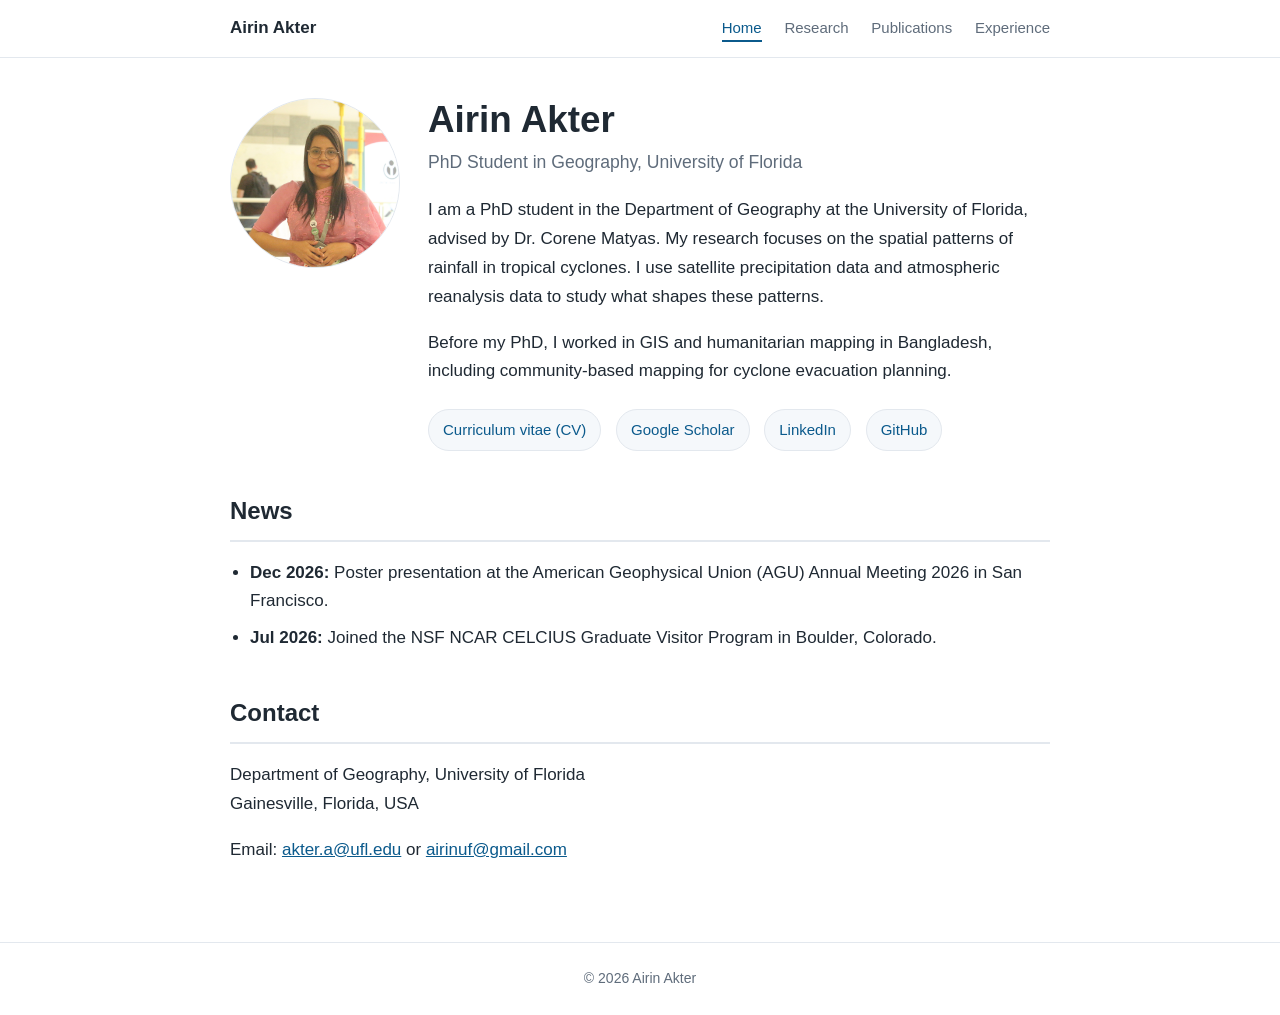
==== commit 66e82944: "Update index.html" ====
--- a/index.html
+++ b/index.html
@@ -43,7 +43,7 @@
       </p>
       
       <div class="links">
-        <a href="cv.pdf">Curriculum vitae(CV)</a>
+        <a href="cv.pdf">Curriculum vitae (CV)</a>
         <a href="https://scholar.google.com/citations?user=5z2LVF4AAAAJ&hl=en" target="_blank" rel="noopener">Google Scholar</a>
         <a href="https://www.linkedin.com/in/airin-akter-9767616a/" target="_blank" rel="noopener">LinkedIn</a>
         <a href="https://github.com/akterairin" target="_blank" rel="noopener">GitHub</a>
